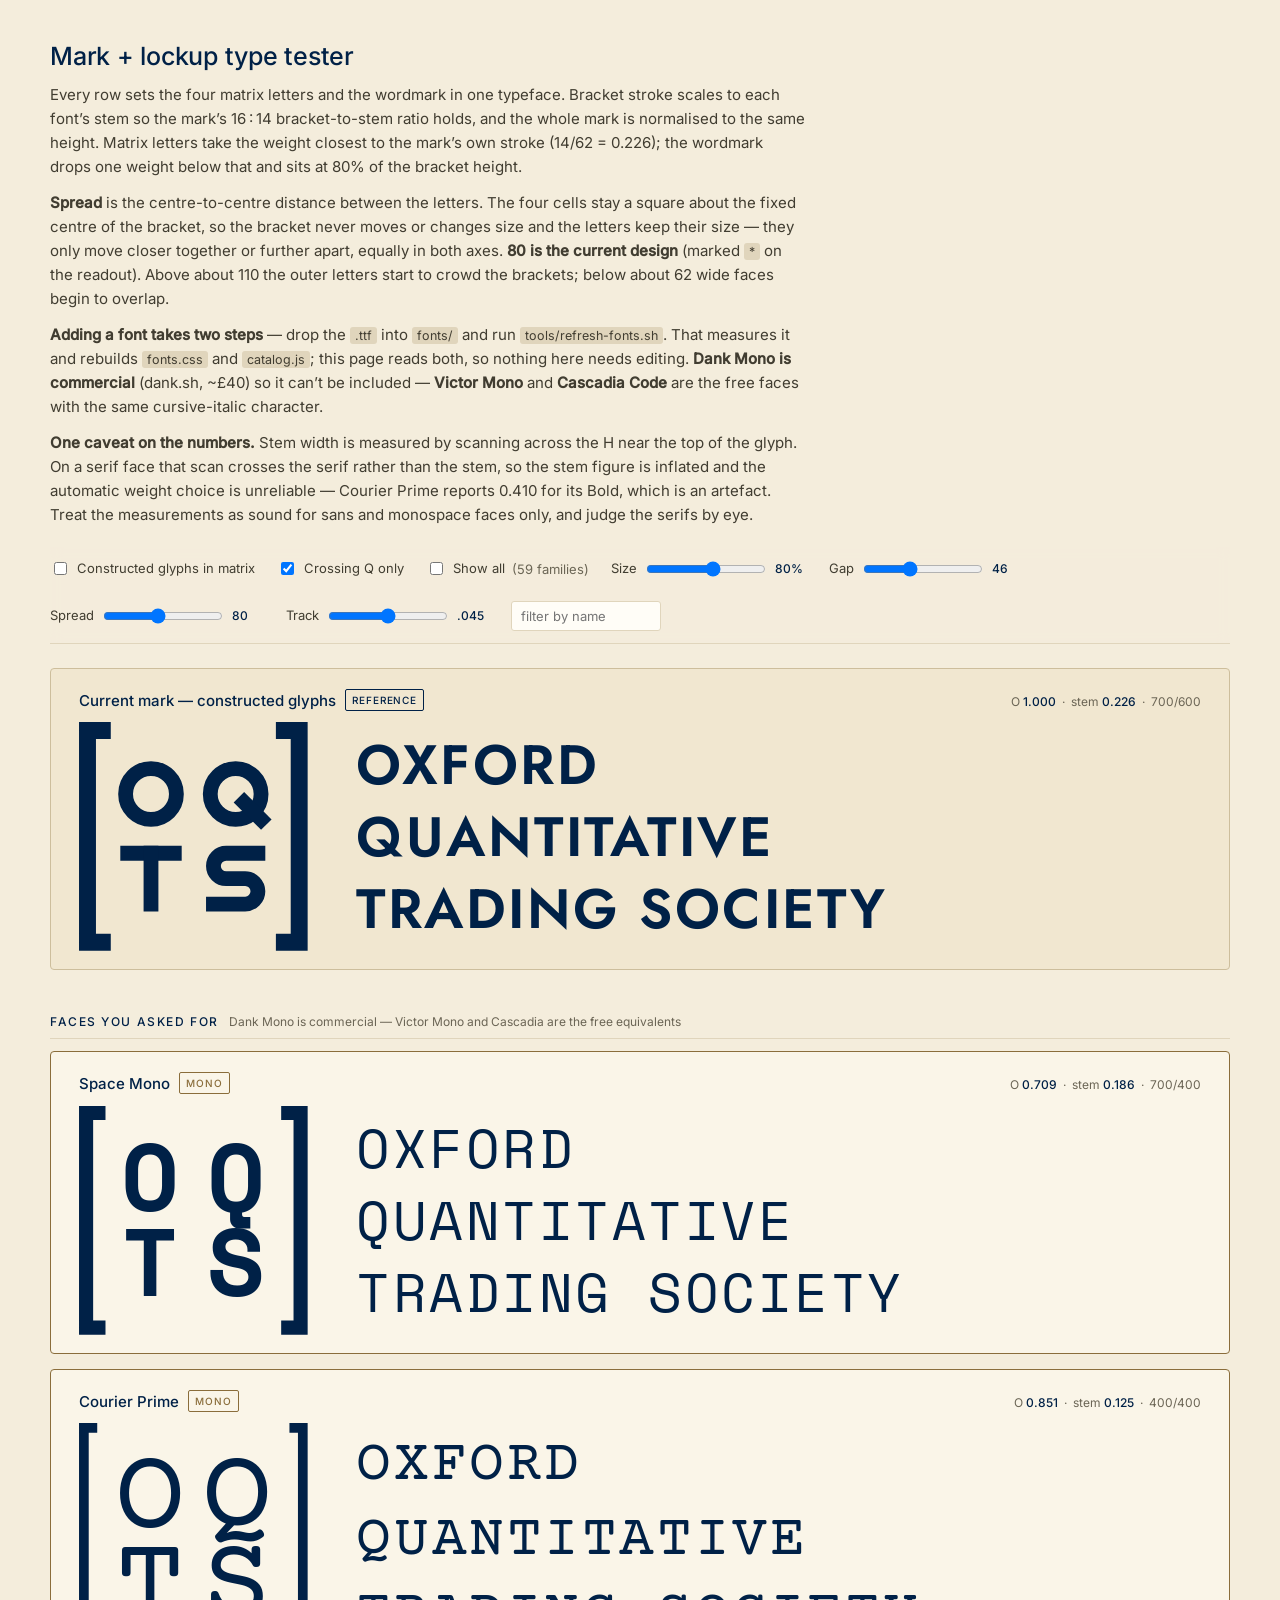
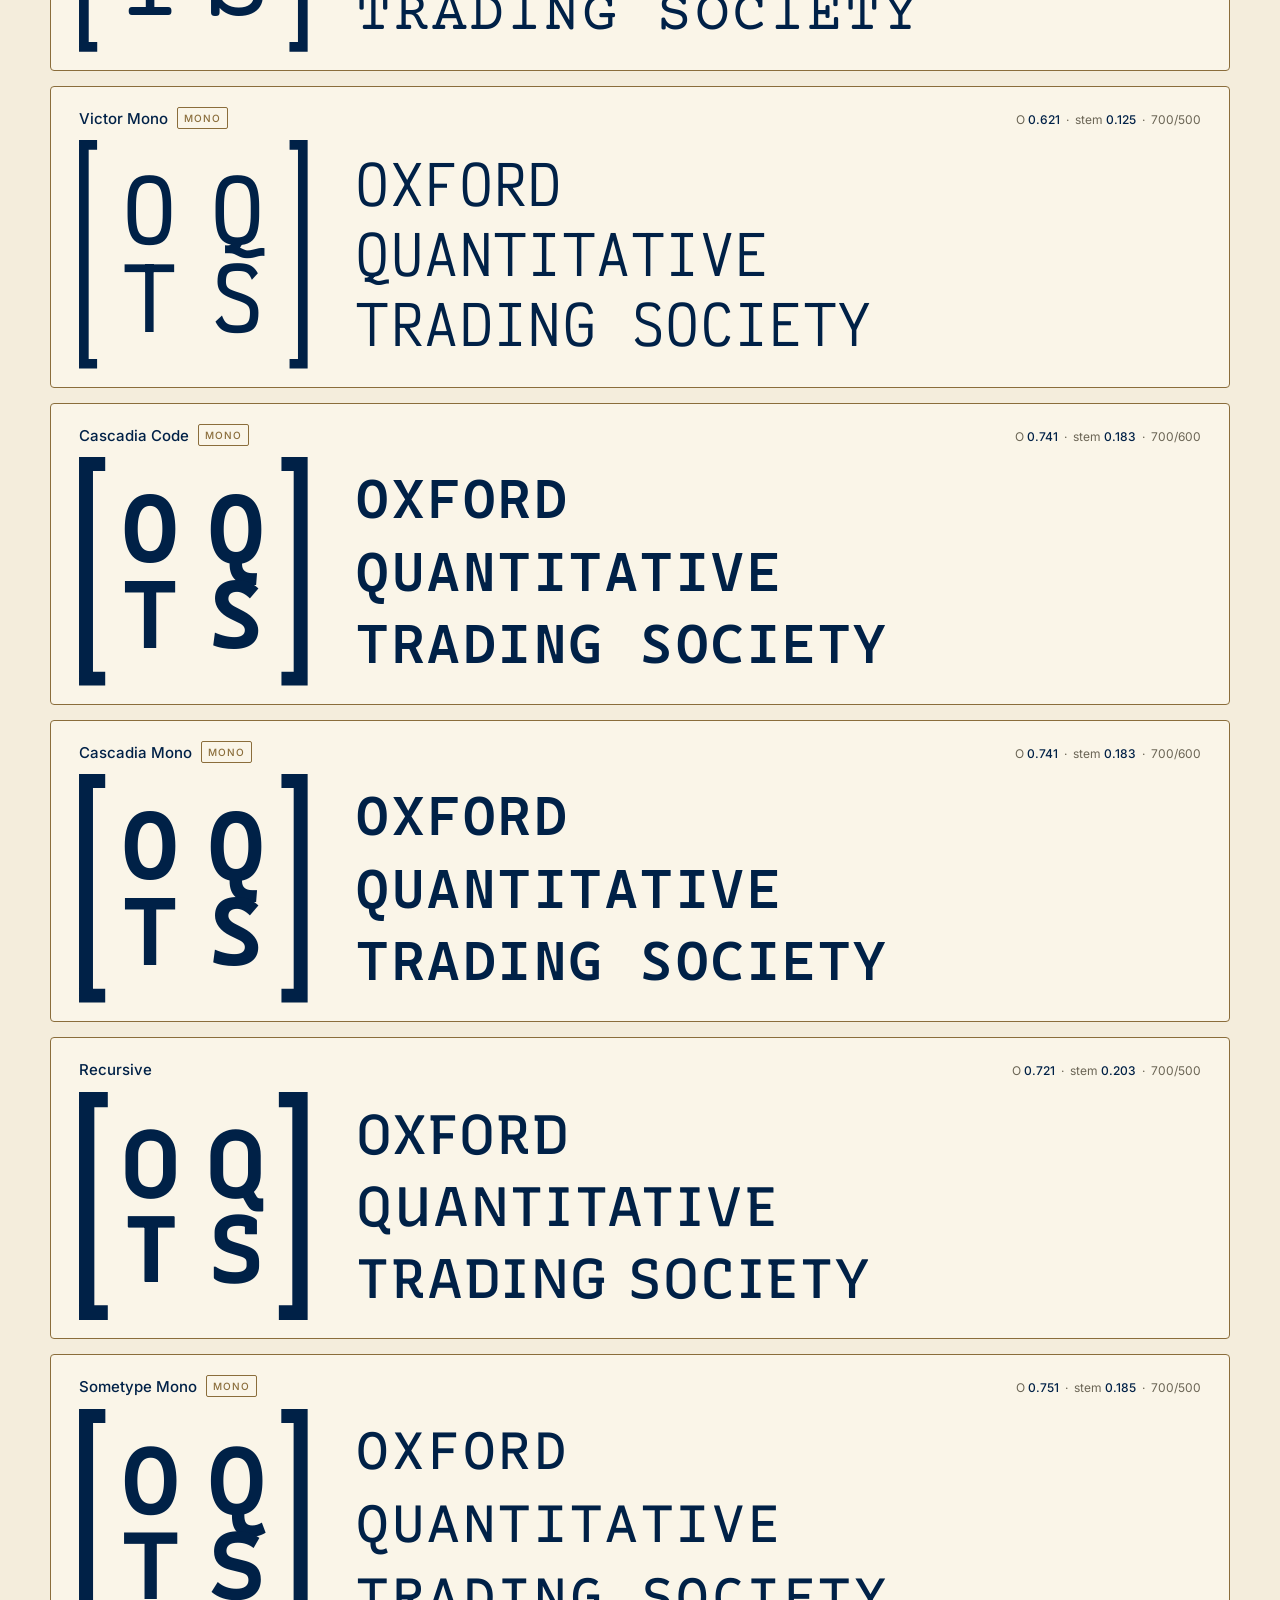
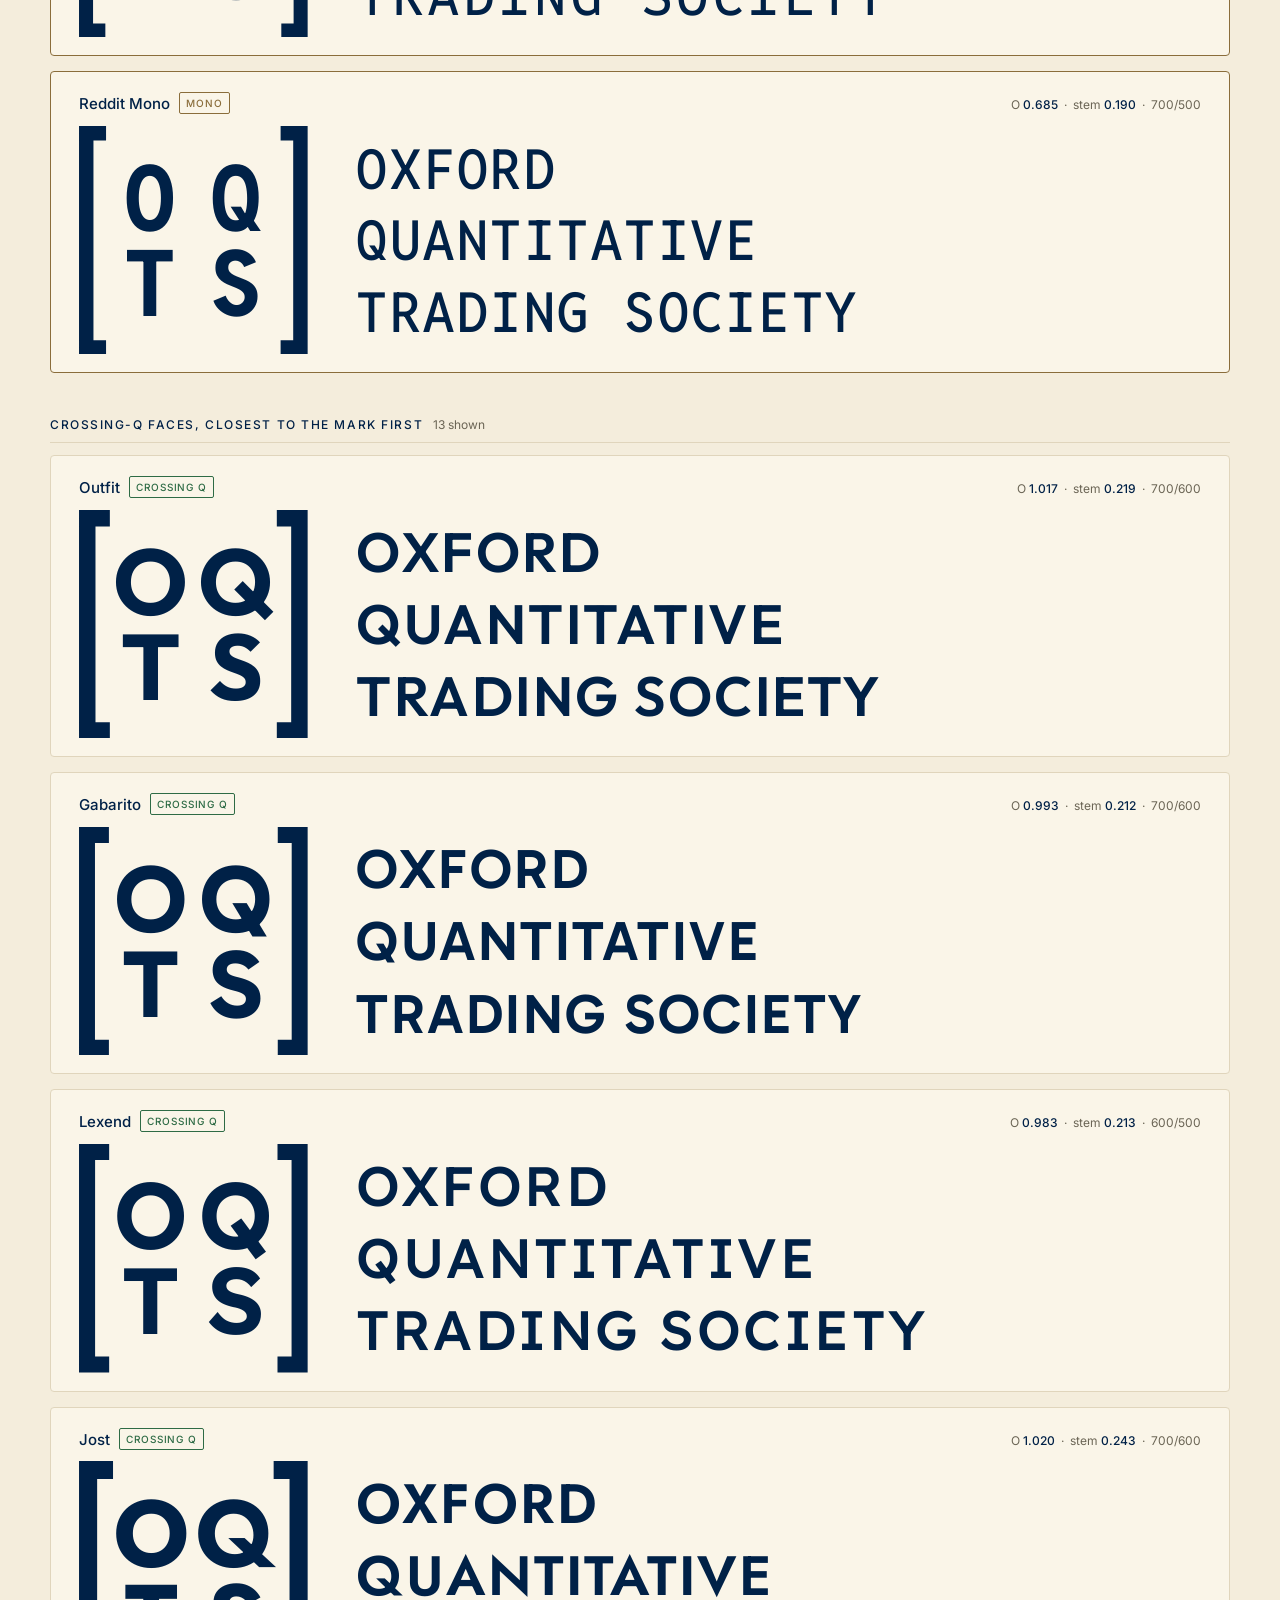
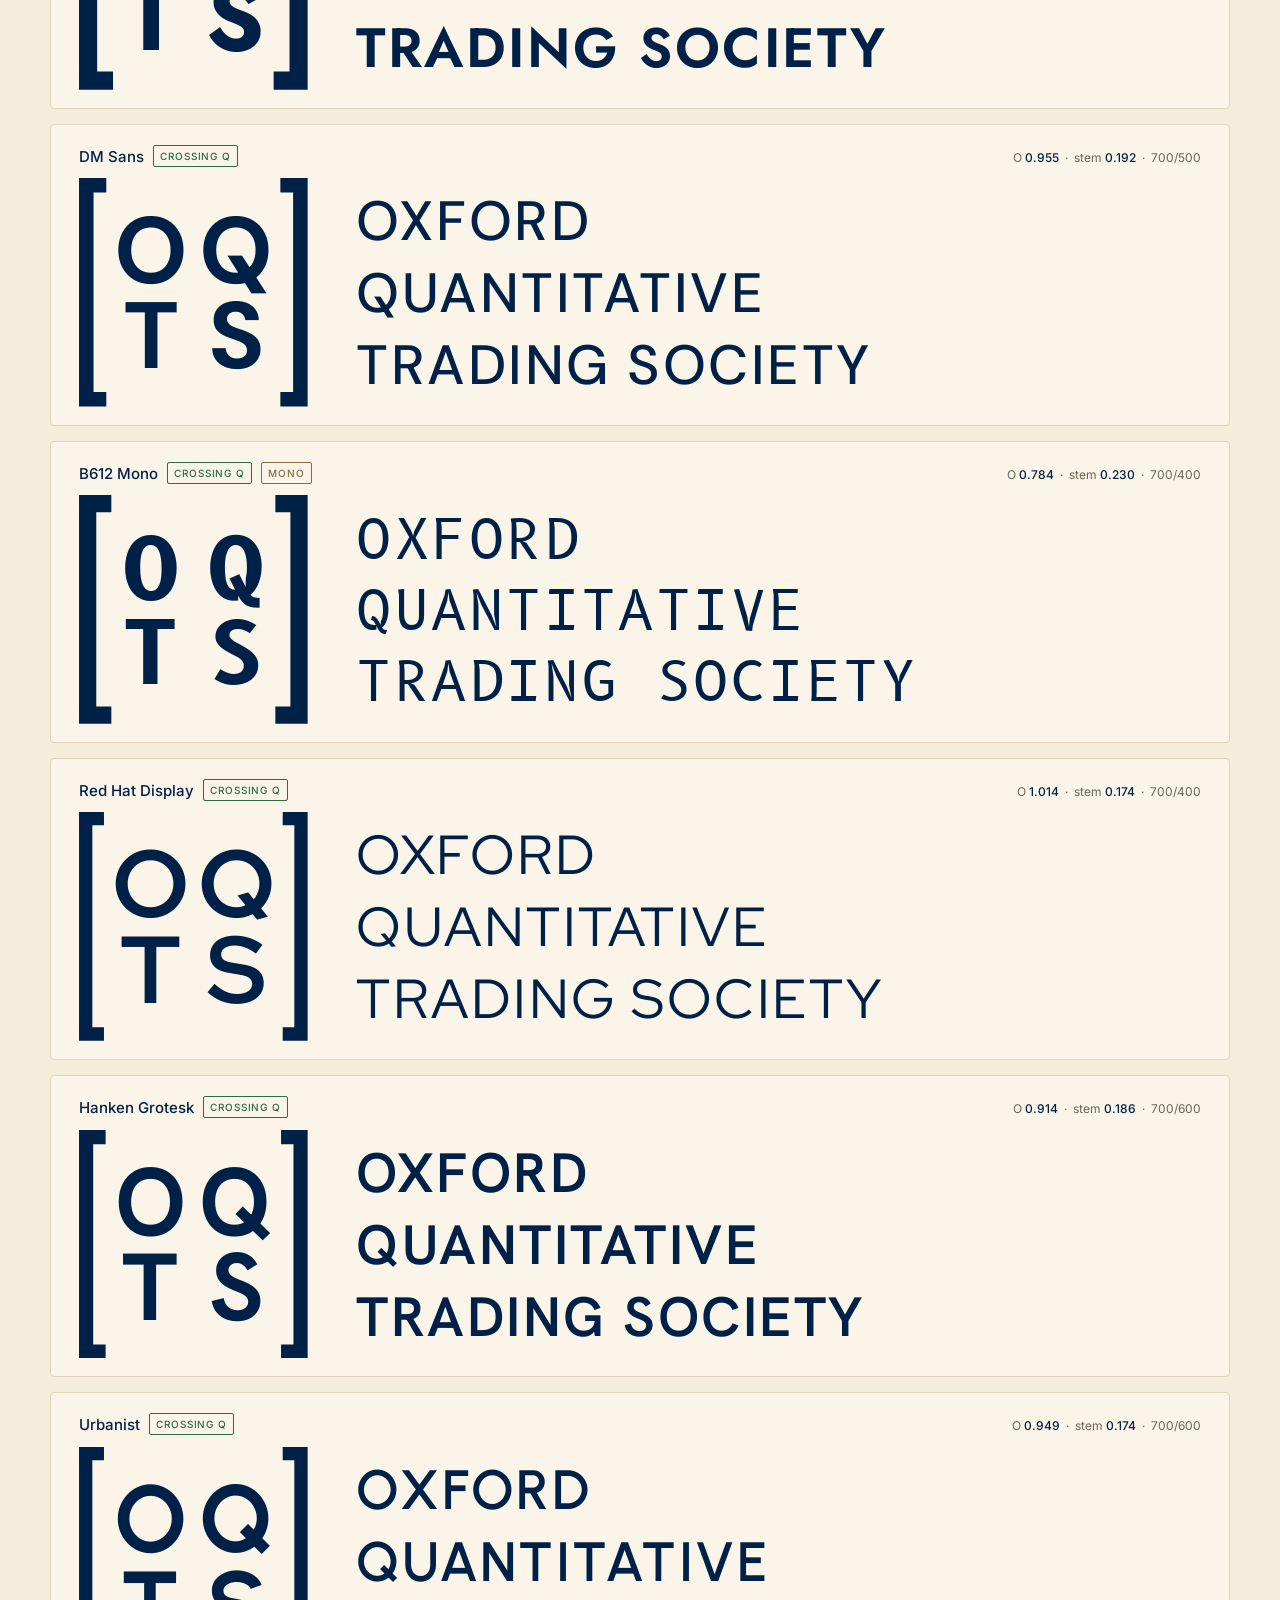
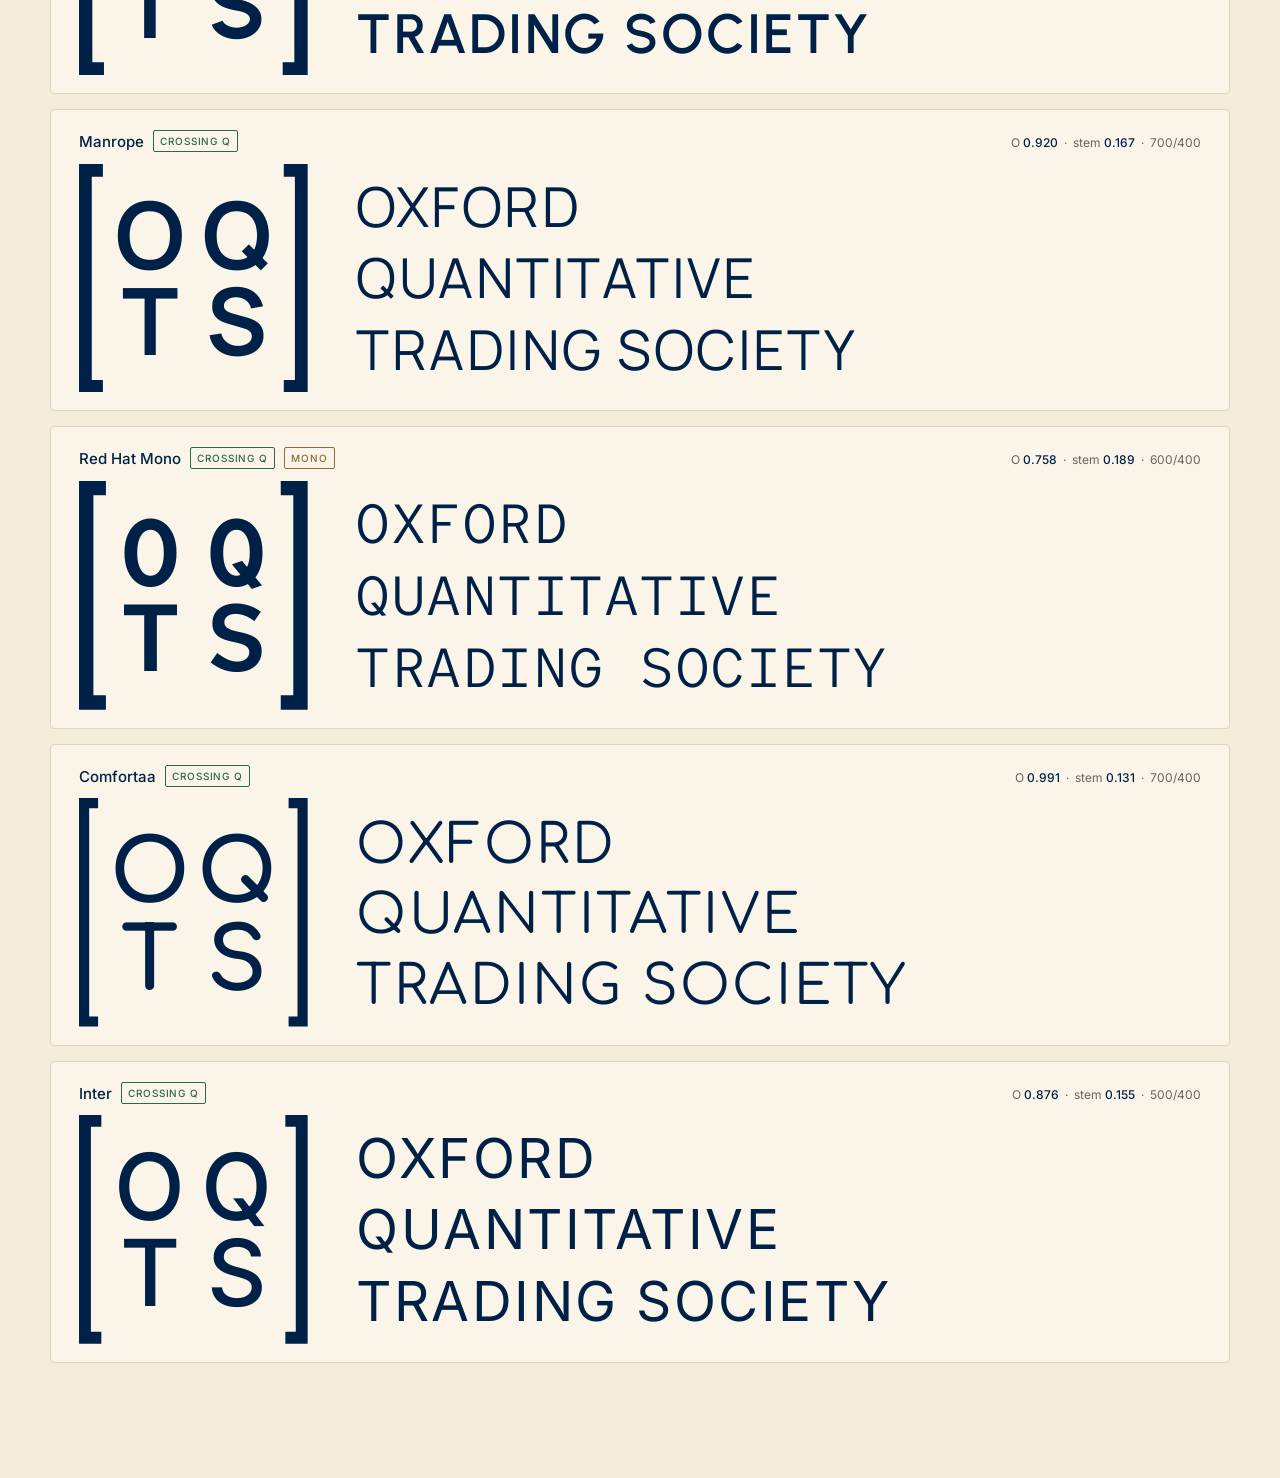
==== lab/index.html @ e6478d1f "Initial commit: OQTS brand system v1.0 Establishes design/ as the single editable source of truth fo" ====
<!doctype html>
<html lang="en">
<head>
<meta charset="utf-8">
<meta name="viewport" content="width=device-width, initial-scale=1">
<title>OQTS — mark + lockup type tester</title>
<link rel="stylesheet" href="fonts/fonts.css">
<style>
  :root{ --navy:#002147; --paper:#F4EDDC; --chalk:#E0D5BC; --mute:#6b6555; }
  *{box-sizing:border-box}
  body{background:var(--paper);color:#2b2820;margin:0;padding:40px 40px 100px;
       font:400 15px/1.6 'Inter',system-ui,sans-serif}
  .wrap{max-width:1180px;margin:0 auto}
  h1{font:500 25px/1.3 'Inter',sans-serif;color:var(--navy);margin:0 0 10px;letter-spacing:-.01em}
  p{max-width:84ch;color:#413d31;margin:0 0 12px}
  .bar{position:sticky;top:0;z-index:5;background:rgba(244,237,220,.95);backdrop-filter:blur(6px);
       border-bottom:1px solid var(--chalk);padding:12px 0;margin:20px 0 24px;
       display:flex;gap:22px;align-items:center;flex-wrap:wrap}
  .bar label{font:400 13px/1 'Inter',sans-serif;color:#413d31;display:flex;align-items:center;gap:7px;cursor:pointer}
  .bar input[type=range]{width:120px}
  .bar input[type=search]{font:400 13px 'Inter',sans-serif;padding:6px 9px;border:1px solid var(--chalk);
       border-radius:3px;background:#fffdf7;width:150px}
  .val{font:500 12px 'Inter',sans-serif;color:var(--navy);min-width:32px;display:inline-block}
  .row{background:#faf5e8;border:1px solid var(--chalk);border-radius:4px;
       padding:22px 28px 18px;margin:0 0 15px}
  .row.ref{background:#f1e7d0;border-color:#cdbe9c}
  .row.req{border-color:#8a6d3b}
  .hd{display:flex;justify-content:space-between;align-items:baseline;gap:16px;
      margin-bottom:12px;flex-wrap:wrap}
  .nm{font:500 15px/1.3 'Inter',sans-serif;color:var(--navy)}
  .nm .flag{font:500 10px/1 'Inter',sans-serif;letter-spacing:.09em;text-transform:uppercase;
            border:1px solid var(--navy);border-radius:2px;padding:4px 6px;margin-left:9px;vertical-align:2px}
  .nm .flag.q{border-color:#2e6b45;color:#2e6b45}
  .nm .flag.m{border-color:#8a6d3b;color:#8a6d3b}
  .mx{font:400 12px/1.3 'Inter',sans-serif;color:var(--mute);white-space:nowrap}
  .mx b{color:var(--navy);font-weight:500}
  svg.lock{display:block;width:100%;height:auto}
  .sec{font:500 12px/1.4 'Inter',sans-serif;letter-spacing:.13em;text-transform:uppercase;
       color:var(--navy);margin:44px 0 12px;padding-bottom:8px;border-bottom:1px solid var(--chalk)}
  .sec span{text-transform:none;letter-spacing:0;color:var(--mute);font-weight:400;margin-left:10px}
  code{font:400 12.5px 'Inter',monospace;background:var(--chalk);padding:1px 5px;border-radius:3px}
  .count{font:400 13px 'Inter',sans-serif;color:var(--mute)}
</style>
</head>
<body>
<div class="wrap">

<h1>Mark + lockup type tester</h1>
<p>Every row sets the four matrix letters and the wordmark in one typeface. Bracket stroke scales to each
font’s stem so the mark’s 16&#8239;:&#8239;14 bracket-to-stem ratio holds, and the whole mark is normalised to the
same height. Matrix letters take the weight closest to the mark’s own stroke (14/62 = 0.226); the wordmark
drops one weight below that and sits at 80% of the bracket height.</p>
<p><b>Spread</b> is the centre-to-centre distance between the letters. The four cells stay a square about
the fixed centre of the bracket, so the bracket never moves or changes size and the letters keep their
size — they only move closer together or further apart, equally in both axes. <b>80 is the current
design</b> (marked <code>*</code> on the readout). Above about 110 the outer letters start to crowd the
brackets; below about 62 wide faces begin to overlap.</p>
<p><b>Adding a font takes two steps</b> — drop the <code>.ttf</code> into <code>fonts/</code> and run
<code>tools/refresh-fonts.sh</code>. That measures it and rebuilds <code>fonts.css</code> and
<code>catalog.js</code>; this page reads both, so nothing here needs editing.
<b>Dank Mono is commercial</b> (dank.sh, ~£40) so it can’t be included — <b>Victor Mono</b> and
<b>Cascadia Code</b> are the free faces with the same cursive-italic character.</p>
<p><b>One caveat on the numbers.</b> Stem width is measured by scanning across the H near the top of the
glyph. On a serif face that scan crosses the serif rather than the stem, so the stem figure is inflated and
the automatic weight choice is unreliable — Courier Prime reports 0.410 for its Bold, which is an artefact.
Treat the measurements as sound for sans and monospace faces only, and judge the serifs by eye.</p>

<div class="bar">
  <label><input type="checkbox" id="constructed"> Constructed glyphs in matrix</label>
  <label><input type="checkbox" id="crossq" checked> Crossing Q only</label>
  <label><input type="checkbox" id="showall"> Show all <span class="count" id="allcount"></span></label>
  <label>Size <input type="range" id="fill" min="60" max="95" value="80"><span class="val" id="fillv">80%</span></label>
  <label>Gap <input type="range" id="gap" min="20" max="90" value="46"><span class="val" id="gapv">46</span></label>
  <label>Spread <input type="range" id="spread" min="50" max="116" value="80"><span class="val" id="spreadv">80</span></label>
  <label>Track <input type="range" id="track" min="0" max="90" value="45"><span class="val" id="trackv">.045</span></label>
  <label><input type="search" id="q" placeholder="filter by name"></label>
</div>

<div id="rows"></div>
</div>

<script src="fonts/catalog.js"></script>
<script>
const H = 216, LH = 1.30;
const LINES = ['OXFORD','QUANTITATIVE','TRADING SOCIETY'];
const CAP_U = 62, STEM_U = 14, BR = 16/14;
const CENTRE = 140;                 // centre of the bracket: (40+240)/2
const SPREAD_DEFAULT = 80;          // original centre-to-centre distance
const REQUESTED = ['Space Mono','Courier Prime','Victor Mono','Cascadia Code','Cascadia Mono',
                   'Recursive','Sometype Mono','Reddit Mono'];

// The constructed glyphs, drawn relative to a cell centre so they can be moved
// by the spread control. Proportions are the rev-2 optically corrected ones:
// O/Q bowl r24, T bar 44 wide, S half-width 21, Q tail (c+8,c+8)->(c+24,c+24).
function constructedGlyph(ch, cx, cy){
  switch (ch){
    case 'O': return `<circle cx="${cx}" cy="${cy}" r="24"/>`;
    case 'Q': return `<circle cx="${cx}" cy="${cy}" r="24"/>` +
                     `<line x1="${cx+8}" y1="${cy+8}" x2="${cx+24}" y2="${cy+24}"/>`;
    case 'T': return `<line x1="${cx-22}" y1="${cy-24}" x2="${cx+22}" y2="${cy-24}"/>` +
                     `<line x1="${cx}" y1="${cy-24}" x2="${cx}" y2="${cy+24}"/>`;
    case 'S': return `<path d="M ${cx+21} ${cy-24} H ${cx-9} A 12 12 0 0 0 ${cx-9} ${cy} ` +
                     `H ${cx+9} A 12 12 0 0 1 ${cx+9} ${cy+24} H ${cx-21}"/>`;
  }
  return '';
}

function matrix(f, useConstructed, spread){
  const stem = useConstructed ? STEM_U : f.stem * CAP_U;
  const w = stem * BR, tick = 22*(w/16), edge = 40 - w/2, k = H/(200+w);
  const brackets = `<g stroke="#002147" fill="none" stroke-width="${w.toFixed(2)}">
      <path d="M ${(40+tick).toFixed(1)} 40 L 40 40 L 40 240 L ${(40+tick).toFixed(1)} 240"/>
      <path d="M ${(240-tick).toFixed(1)} 40 L 240 40 L 240 240 L ${(240-tick).toFixed(1)} 240"/></g>`;

  // spread is the centre-to-centre distance; the four cells stay a square about
  // the fixed centre of the bracket, so the bracket never moves or resizes.
  const d = spread / 2;
  const cells = [['O', CENTRE-d, CENTRE-d], ['Q', CENTRE+d, CENTRE-d],
                 ['T', CENTRE-d, CENTRE+d], ['S', CENTRE+d, CENTRE+d]];

  const glyphs = useConstructed
    ? `<g stroke="#002147" fill="none" stroke-width="14" stroke-linecap="square">` +
      cells.map(([ch,cx,cy]) => constructedGlyph(ch, cx, cy)).join('') + `</g>`
    : cells.map(([ch,cx,cy]) =>
        `<text x="${cx}" y="${cy + CAP_U/2}" text-anchor="middle" font-family="${f.family}"
           font-weight="${f.markW}" font-size="${(CAP_U/f.cap).toFixed(2)}" fill="#002147">${ch}</text>`).join('');

  return `<g transform="scale(${k.toFixed(5)}) translate(${(-edge).toFixed(2)},${(-edge).toFixed(2)})">
            ${brackets}${glyphs}</g>`;
}

function lockup(f, o){
  const fs = (H*o.fill)/(2*LH + f.textCap), L = LH*fs, cap = f.textCap*fs;
  const y0 = H/2 - (2*L - cap)/2, x = H + o.gap;
  const text = LINES.map((t,i) =>
    `<text x="${x}" y="${(y0+i*L).toFixed(2)}" font-family="${f.family}" font-weight="${f.textW}"
       font-size="${fs.toFixed(2)}" letter-spacing="${(o.track*fs).toFixed(2)}"
       fill="#002147" xml:space="preserve">${t}</text>`).join('');
  return `<svg class="lock" viewBox="0 0 1060 ${H}">${matrix(f,o.constructed,o.spread)}${text}</svg>`;
}

const REF = {family:'Jost', markW:700, textW:600, cap:0.70, textCap:0.70,
             o:1.000, stem:14/62, crossQ:true, name:'Current mark — constructed glyphs'};

const host = document.getElementById('rows');
const $ = id => document.getElementById(id);

function opts(){
  return {constructed: $('constructed').checked, fill: +$('fill').value/100,
          gap: +$('gap').value, track: +$('track').value/1000,
          spread: +$('spread').value};
}

function rowEl(f, o, cls, flags){
  const d = document.createElement('div');
  d.className = 'row ' + (cls||'');
  const tags = (flags||[]).map(t => `<span class="flag ${t.k||''}">${t.t}</span>`).join('');
  d.innerHTML = `<div class="hd">
      <div class="nm">${f.name || f.family}${tags}</div>
      <div class="mx">O <b>${f.o.toFixed(3)}</b> &nbsp;·&nbsp; stem <b>${f.stem.toFixed(3)}</b>
        &nbsp;·&nbsp; ${f.markW}/${f.textW}</div>
    </div>${lockup(f, o)}`;
  return d;
}

function section(title, note){
  const h = document.createElement('div');
  h.className = 'sec';
  h.innerHTML = title + (note ? `<span>${note}</span>` : '');
  return h;
}

function draw(){
  const o = opts(), all = window.OQTS_FONTS || [];
  const term = $('q').value.trim().toLowerCase();
  const match = f => !term || f.family.toLowerCase().includes(term);
  host.innerHTML = '';

  host.appendChild(rowEl(REF, {...o, constructed:true}, 'ref', [{t:'Reference'}]));

  const req = REQUESTED.map(n => all.find(f => f.family === n)).filter(Boolean).filter(match);
  if (req.length){
    host.appendChild(section('Faces you asked for', 'Dank Mono is commercial — Victor Mono and Cascadia are the free equivalents'));
    for (const f of req)
      host.appendChild(rowEl(f, o, 'req',
        [f.crossQ ? {t:'Crossing Q', k:'q'} : null, f.mono ? {t:'Mono', k:'m'} : null].filter(Boolean)));
  }

  const rest = all.filter(f => !REQUESTED.includes(f.family)).filter(match)
                  .filter(f => $('showall').checked || !$('crossq').checked || f.crossQ);
  if (rest.length){
    host.appendChild(section($('crossq').checked && !$('showall').checked
      ? 'Crossing-Q faces, closest to the mark first' : 'All faces, closest to the mark first',
      `${rest.length} shown`));
    for (const f of rest)
      host.appendChild(rowEl(f, o, '',
        [f.crossQ ? {t:'Crossing Q', k:'q'} : null, f.mono ? {t:'Mono', k:'m'} : null].filter(Boolean)));
  }
}

for (const id of ['constructed','crossq','showall','fill','gap','track','spread','q']){
  $(id).addEventListener('input', () => {
    $('fillv').textContent   = $('fill').value + '%';
    $('gapv').textContent    = $('gap').value;
    $('trackv').textContent  = '.' + String($('track').value).padStart(3,'0');
    const sp = +$('spread').value;
    $('spreadv').textContent = sp + (sp === SPREAD_DEFAULT ? '*' : '');
    draw();
  });
}
$('allcount').textContent = `(${(window.OQTS_FONTS||[]).length} families)`;
draw();
document.fonts.ready.then(draw);
</script>
</body>
</html>
---- lab/fonts/fonts.css ----
/* generated by tools/build-catalog.py - do not edit by hand */
@font-face{font-family:'Anonymous Pro';src:url('anonymouspro-0.ttf');font-weight:400;font-display:block}
@font-face{font-family:'Anonymous Pro';src:url('anonymouspro-1.ttf');font-weight:700;font-display:block}
@font-face{font-family:'Archivo';src:url('archivo-1.ttf');font-weight:400;font-display:block}
@font-face{font-family:'Archivo';src:url('archivo-0.ttf');font-weight:700;font-display:block}
@font-face{font-family:'Azeret Mono';src:url('azeretmono-0.ttf');font-weight:400;font-display:block}
@font-face{font-family:'Azeret Mono';src:url('azeretmono-1.ttf');font-weight:500;font-display:block}
@font-face{font-family:'B612 Mono';src:url('b612mono-1.ttf');font-weight:400;font-display:block}
@font-face{font-family:'B612 Mono';src:url('b612mono-0.ttf');font-weight:700;font-display:block}
@font-face{font-family:'Bricolage Grotesque';src:url('bricolagegrotesque-2.ttf');font-weight:400;font-display:block}
@font-face{font-family:'Bricolage Grotesque';src:url('bricolagegrotesque-0.ttf');font-weight:600;font-display:block}
@font-face{font-family:'Bricolage Grotesque';src:url('bricolagegrotesque-1.ttf');font-weight:700;font-display:block}
@font-face{font-family:'Cascadia Code';src:url('casc-CascadiaCode-Regular.ttf');font-weight:400;font-display:block}
@font-face{font-family:'Cascadia Code';src:url('casc-CascadiaCode-SemiBold.ttf');font-weight:600;font-display:block}
@font-face{font-family:'Cascadia Code';src:url('casc-CascadiaCode-Bold.ttf');font-weight:700;font-display:block}
@font-face{font-family:'Cascadia Mono';src:url('casc-CascadiaMono-Regular.ttf');font-weight:400;font-display:block}
@font-face{font-family:'Cascadia Mono';src:url('casc-CascadiaMono-SemiBold.ttf');font-weight:600;font-display:block}
@font-face{font-family:'Cascadia Mono';src:url('casc-CascadiaMono-Bold.ttf');font-weight:700;font-display:block}
@font-face{font-family:'Chivo Mono';src:url('chivomono-1.ttf');font-weight:400;font-display:block}
@font-face{font-family:'Chivo Mono';src:url('chivomono-0.ttf');font-weight:600;font-display:block}
@font-face{font-family:'Comfortaa';src:url('comfortaa-0.ttf');font-weight:400;font-display:block}
@font-face{font-family:'Comfortaa';src:url('comfortaa-1.ttf');font-weight:700;font-display:block}
@font-face{font-family:'Courier Prime';src:url('courierprime-0.ttf');font-weight:400;font-display:block}
@font-face{font-family:'Courier Prime';src:url('courierprime-1.ttf');font-weight:700;font-display:block}
@font-face{font-family:'Cutive Mono';src:url('cutivemono-0.ttf');font-weight:400;font-display:block}
@font-face{font-family:'DM Mono';src:url('dmmono-1.ttf');font-weight:400;font-display:block}
@font-face{font-family:'DM Mono';src:url('dmmono-0.ttf');font-weight:500;font-display:block}
@font-face{font-family:'DM Sans';src:url('dmsans-1.ttf');font-weight:400;font-display:block}
@font-face{font-family:'DM Sans';src:url('dmsans-0.ttf');font-weight:500;font-display:block}
@font-face{font-family:'DM Sans';src:url('dmsans-2.ttf');font-weight:700;font-display:block}
@font-face{font-family:'Didact Gothic';src:url('didactgothic-0.ttf');font-weight:400;font-display:block}
@font-face{font-family:'EB Garamond';src:url('ebgaramond-1.ttf');font-weight:400;font-display:block}
@font-face{font-family:'EB Garamond';src:url('ebgaramond-0.ttf');font-weight:500;font-display:block}
@font-face{font-family:'EB Garamond';src:url('ebgaramond-2.ttf');font-weight:600;font-display:block}
@font-face{font-family:'Familjen Grotesk';src:url('familjengrotesk-2.ttf');font-weight:400;font-display:block}
@font-face{font-family:'Familjen Grotesk';src:url('familjengrotesk-1.ttf');font-weight:600;font-display:block}
@font-face{font-family:'Familjen Grotesk';src:url('familjengrotesk-0.ttf');font-weight:700;font-display:block}
@font-face{font-family:'Fira Mono';src:url('firamono-2.ttf');font-weight:400;font-display:block}
@font-face{font-family:'Fira Mono';src:url('firamono-0.ttf');font-weight:500;font-display:block}
@font-face{font-family:'Fira Mono';src:url('firamono-1.ttf');font-weight:700;font-display:block}
@font-face{font-family:'Gabarito';src:url('gabarito-0.ttf');font-weight:400;font-display:block}
@font-face{font-family:'Gabarito';src:url('gabarito-2.ttf');font-weight:600;font-display:block}
@font-face{font-family:'Gabarito';src:url('gabarito-1.ttf');font-weight:700;font-display:block}
@font-face{font-family:'Geist Mono';src:url('geistmono-0.ttf');font-weight:400;font-display:block}
@font-face{font-family:'Geist Mono';src:url('geistmono-1.ttf');font-weight:500;font-display:block}
@font-face{font-family:'Hanken Grotesk';src:url('hankengrotesk-1.ttf');font-weight:400;font-display:block}
@font-face{font-family:'Hanken Grotesk';src:url('hankengrotesk-0.ttf');font-weight:600;font-display:block}
@font-face{font-family:'Hanken Grotesk';src:url('hankengrotesk-2.ttf');font-weight:700;font-display:block}
@font-face{font-family:'IBM Plex Mono';src:url('ibmplexmono-0.ttf');font-weight:400;font-display:block}
@font-face{font-family:'IBM Plex Mono';src:url('ibmplexmono-1.ttf');font-weight:500;font-display:block}
@font-face{font-family:'IBM Plex Mono';src:url('ibmplexmono-2.ttf');font-weight:600;font-display:block}
@font-face{font-family:'Inconsolata';src:url('inconsolata-1.ttf');font-weight:400;font-display:block}
@font-face{font-family:'Inconsolata';src:url('inconsolata-0.ttf');font-weight:600;font-display:block}
@font-face{font-family:'Instrument Sans';src:url('instrumentsans-3.ttf');font-weight:400;font-display:block}
@font-face{font-family:'Instrument Sans';src:url('instrumentsans-2.ttf');font-weight:500;font-display:block}
@font-face{font-family:'Instrument Sans';src:url('instrumentsans-0.ttf');font-weight:600;font-display:block}
@font-face{font-family:'Instrument Sans';src:url('instrumentsans-1.ttf');font-weight:700;font-display:block}
@font-face{font-family:'Inter';src:url('inter-1.ttf');font-weight:400;font-display:block}
@font-face{font-family:'Inter';src:url('inter-0.ttf');font-weight:500;font-display:block}
@font-face{font-family:'JetBrains Mono';src:url('jetbrainsmono-2.ttf');font-weight:400;font-display:block}
@font-face{font-family:'JetBrains Mono';src:url('jetbrainsmono-1.ttf');font-weight:500;font-display:block}
@font-face{font-family:'JetBrains Mono';src:url('jetbrainsmono-0.ttf');font-weight:700;font-display:block}
@font-face{font-family:'Josefin Sans';src:url('josefinsans-0.ttf');font-weight:400;font-display:block}
@font-face{font-family:'Josefin Sans';src:url('josefinsans-2.ttf');font-weight:600;font-display:block}
@font-face{font-family:'Josefin Sans';src:url('josefinsans-1.ttf');font-weight:700;font-display:block}
@font-face{font-family:'Jost';src:url('jost-2.ttf');font-weight:400;font-display:block}
@font-face{font-family:'Jost';src:url('jost-3.ttf');font-weight:500;font-display:block}
@font-face{font-family:'Jost';src:url('jost-0.ttf');font-weight:600;font-display:block}
@font-face{font-family:'Jost';src:url('jost-1.ttf');font-weight:700;font-display:block}
@font-face{font-family:'Kode Mono';src:url('kodemono-1.ttf');font-weight:400;font-display:block}
@font-face{font-family:'Kode Mono';src:url('kodemono-0.ttf');font-weight:600;font-display:block}
@font-face{font-family:'Latin Modern Mono';src:url('lmm-lmmono10-regular.otf');font-weight:400;font-display:block}
@font-face{font-family:'Latin Modern Mono';src:url('lmm-lmmonolt10-bold.otf');font-weight:700;font-display:block}
@font-face{font-family:'Latin Modern Mono Slanted';src:url('lmm-lmmonoslant10-regular.otf');font-weight:400;font-display:block}
@font-face{font-family:'Lexend';src:url('lexend-1.ttf');font-weight:400;font-display:block}
@font-face{font-family:'Lexend';src:url('lexend500.ttf');font-weight:500;font-display:block}
@font-face{font-family:'Lexend';src:url('lexend-0.ttf');font-weight:600;font-display:block}
@font-face{font-family:'Major Mono Display';src:url('majormono-0.ttf');font-weight:400;font-display:block}
@font-face{font-family:'Manrope';src:url('manrope-1.ttf');font-weight:400;font-display:block}
@font-face{font-family:'Manrope';src:url('manrope-0.ttf');font-weight:700;font-display:block}
@font-face{font-family:'Martian Mono';src:url('martianmono-0.ttf');font-weight:400;font-display:block}
@font-face{font-family:'Martian Mono';src:url('martianmono-1.ttf');font-weight:600;font-display:block}
@font-face{font-family:'Montserrat';src:url('montserrat-0.ttf');font-weight:400;font-display:block}
@font-face{font-family:'Montserrat';src:url('montserrat-1.ttf');font-weight:600;font-display:block}
@font-face{font-family:'Montserrat';src:url('montserrat-2.ttf');font-weight:700;font-display:block}
@font-face{font-family:'NovaMono';src:url('novamono-0.ttf');font-weight:400;font-display:block}
@font-face{font-family:'Onest';src:url('onest-0.ttf');font-weight:400;font-display:block}
@font-face{font-family:'Onest';src:url('onest-2.ttf');font-weight:600;font-display:block}
@font-face{font-family:'Onest';src:url('onest-1.ttf');font-weight:700;font-display:block}
@font-face{font-family:'Outfit';src:url('outfit-2.ttf');font-weight:400;font-display:block}
@font-face{font-family:'Outfit';src:url('outfit500.ttf');font-weight:500;font-display:block}
@font-face{font-family:'Outfit';src:url('outfit-1.ttf');font-weight:600;font-display:block}
@font-face{font-family:'Outfit';src:url('outfit-0.ttf');font-weight:700;font-display:block}
@font-face{font-family:'Overpass Mono';src:url('overpassmono-1.ttf');font-weight:400;font-display:block}
@font-face{font-family:'Overpass Mono';src:url('overpassmono-0.ttf');font-weight:600;font-display:block}
@font-face{font-family:'Poppins';src:url('poppins-3.ttf');font-weight:400;font-display:block}
@font-face{font-family:'Poppins';src:url('poppins-2.ttf');font-weight:500;font-display:block}
@font-face{font-family:'Poppins';src:url('poppins-1.ttf');font-weight:600;font-display:block}
@font-face{font-family:'Poppins';src:url('poppins-0.ttf');font-weight:700;font-display:block}
@font-face{font-family:'Public Sans';src:url('publicsans-1.ttf');font-weight:400;font-display:block}
@font-face{font-family:'Public Sans';src:url('publicsans-2.ttf');font-weight:600;font-display:block}
@font-face{font-family:'Public Sans';src:url('publicsans-0.ttf');font-weight:700;font-display:block}
@font-face{font-family:'Questrial';src:url('questrial-0.ttf');font-weight:400;font-display:block}
@font-face{font-family:'Recursive';src:url('recursive-1.ttf');font-weight:400;font-display:block}
@font-face{font-family:'Recursive';src:url('recursive-2.ttf');font-weight:500;font-display:block}
@font-face{font-family:'Recursive';src:url('recursive-0.ttf');font-weight:700;font-display:block}
@font-face{font-family:'Red Hat Display';src:url('redhatdisplay-0.ttf');font-weight:400;font-display:block}
@font-face{font-family:'Red Hat Display';src:url('redhatdisplay-1.ttf');font-weight:700;font-display:block}
@font-face{font-family:'Red Hat Mono';src:url('redhatmono-0.ttf');font-weight:400;font-display:block}
@font-face{font-family:'Red Hat Mono';src:url('redhatmono-1.ttf');font-weight:600;font-display:block}
@font-face{font-family:'Reddit Mono';src:url('redditmono-2.ttf');font-weight:400;font-display:block}
@font-face{font-family:'Reddit Mono';src:url('redditmono-0.ttf');font-weight:500;font-display:block}
@font-face{font-family:'Reddit Mono';src:url('redditmono-1.ttf');font-weight:700;font-display:block}
@font-face{font-family:'Roboto Mono';src:url('robotomono-0.ttf');font-weight:400;font-display:block}
@font-face{font-family:'Roboto Mono';src:url('robotomono-1.ttf');font-weight:500;font-display:block}
@font-face{font-family:'Roboto Mono';src:url('robotomono-2.ttf');font-weight:700;font-display:block}
@font-face{font-family:'Schibsted Grotesk';src:url('schibstedgrotesk-1.ttf');font-weight:400;font-display:block}
@font-face{font-family:'Schibsted Grotesk';src:url('schibstedgrotesk-0.ttf');font-weight:500;font-display:block}
@font-face{font-family:'Schibsted Grotesk';src:url('schibstedgrotesk-2.ttf');font-weight:700;font-display:block}
@font-face{font-family:'Share Tech Mono';src:url('sharetechmono-0.ttf');font-weight:400;font-display:block}
@font-face{font-family:'Sometype Mono';src:url('sometypemono-1.ttf');font-weight:400;font-display:block}
@font-face{font-family:'Sometype Mono';src:url('sometypemono-0.ttf');font-weight:500;font-display:block}
@font-face{font-family:'Sometype Mono';src:url('sometypemono-2.ttf');font-weight:700;font-display:block}
@font-face{font-family:'Sora';src:url('sora-0.ttf');font-weight:400;font-display:block}
@font-face{font-family:'Sora';src:url('sora-1.ttf');font-weight:600;font-display:block}
@font-face{font-family:'Source Code Pro';src:url('sourcecodepro-1.ttf');font-weight:400;font-display:block}
@font-face{font-family:'Source Code Pro';src:url('sourcecodepro-0.ttf');font-weight:600;font-display:block}
@font-face{font-family:'Space Grotesk';src:url('spacegrotesk-2.ttf');font-weight:400;font-display:block}
@font-face{font-family:'Space Grotesk';src:url('spacegrotesk-1.ttf');font-weight:500;font-display:block}
@font-face{font-family:'Space Grotesk';src:url('spacegrotesk-0.ttf');font-weight:700;font-display:block}
@font-face{font-family:'Space Mono';src:url('spacemono-1.ttf');font-weight:400;font-display:block}
@font-face{font-family:'Space Mono';src:url('spacemono-0.ttf');font-weight:700;font-display:block}
@font-face{font-family:'Spectral';src:url('spectral-1.ttf');font-weight:300;font-display:block}
@font-face{font-family:'Spectral';src:url('spectral-0.ttf');font-weight:400;font-display:block}
@font-face{font-family:'Spectral';src:url('spectral-2.ttf');font-weight:600;font-display:block}
@font-face{font-family:'Spline Sans Mono';src:url('splinesansmono-0.ttf');font-weight:400;font-display:block}
@font-face{font-family:'Spline Sans Mono';src:url('splinesansmono-1.ttf');font-weight:600;font-display:block}
@font-face{font-family:'Urbanist';src:url('urbanist-2.ttf');font-weight:400;font-display:block}
@font-face{font-family:'Urbanist';src:url('urbanist500.ttf');font-weight:500;font-display:block}
@font-face{font-family:'Urbanist';src:url('urbanist-0.ttf');font-weight:600;font-display:block}
@font-face{font-family:'Urbanist';src:url('urbanist-1.ttf');font-weight:700;font-display:block}
@font-face{font-family:'VT323';src:url('vt323-0.ttf');font-weight:400;font-display:block}
@font-face{font-family:'Victor Mono';src:url('victormono-2.ttf');font-weight:400;font-display:block}
@font-face{font-family:'Victor Mono';src:url('victormono-1.ttf');font-weight:500;font-display:block}
@font-face{font-family:'Victor Mono';src:url('victormono-0.ttf');font-weight:700;font-display:block}
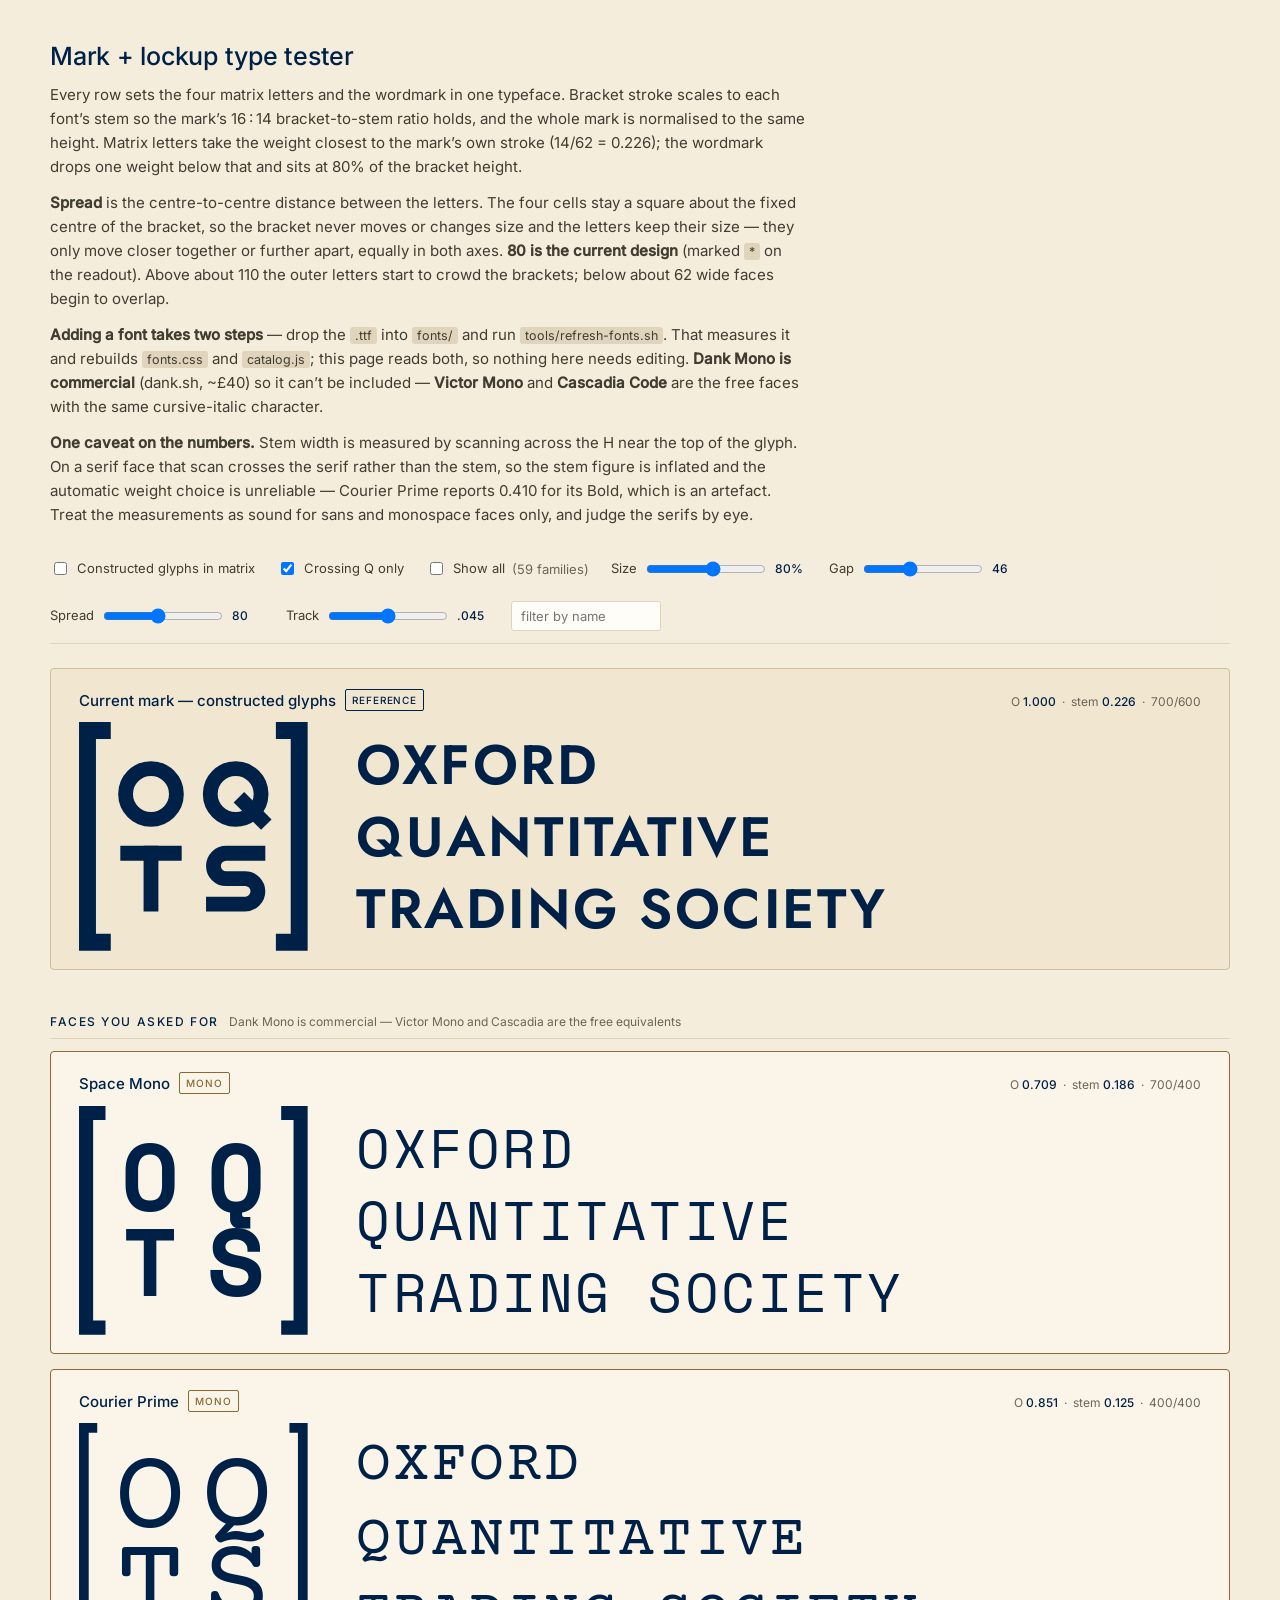
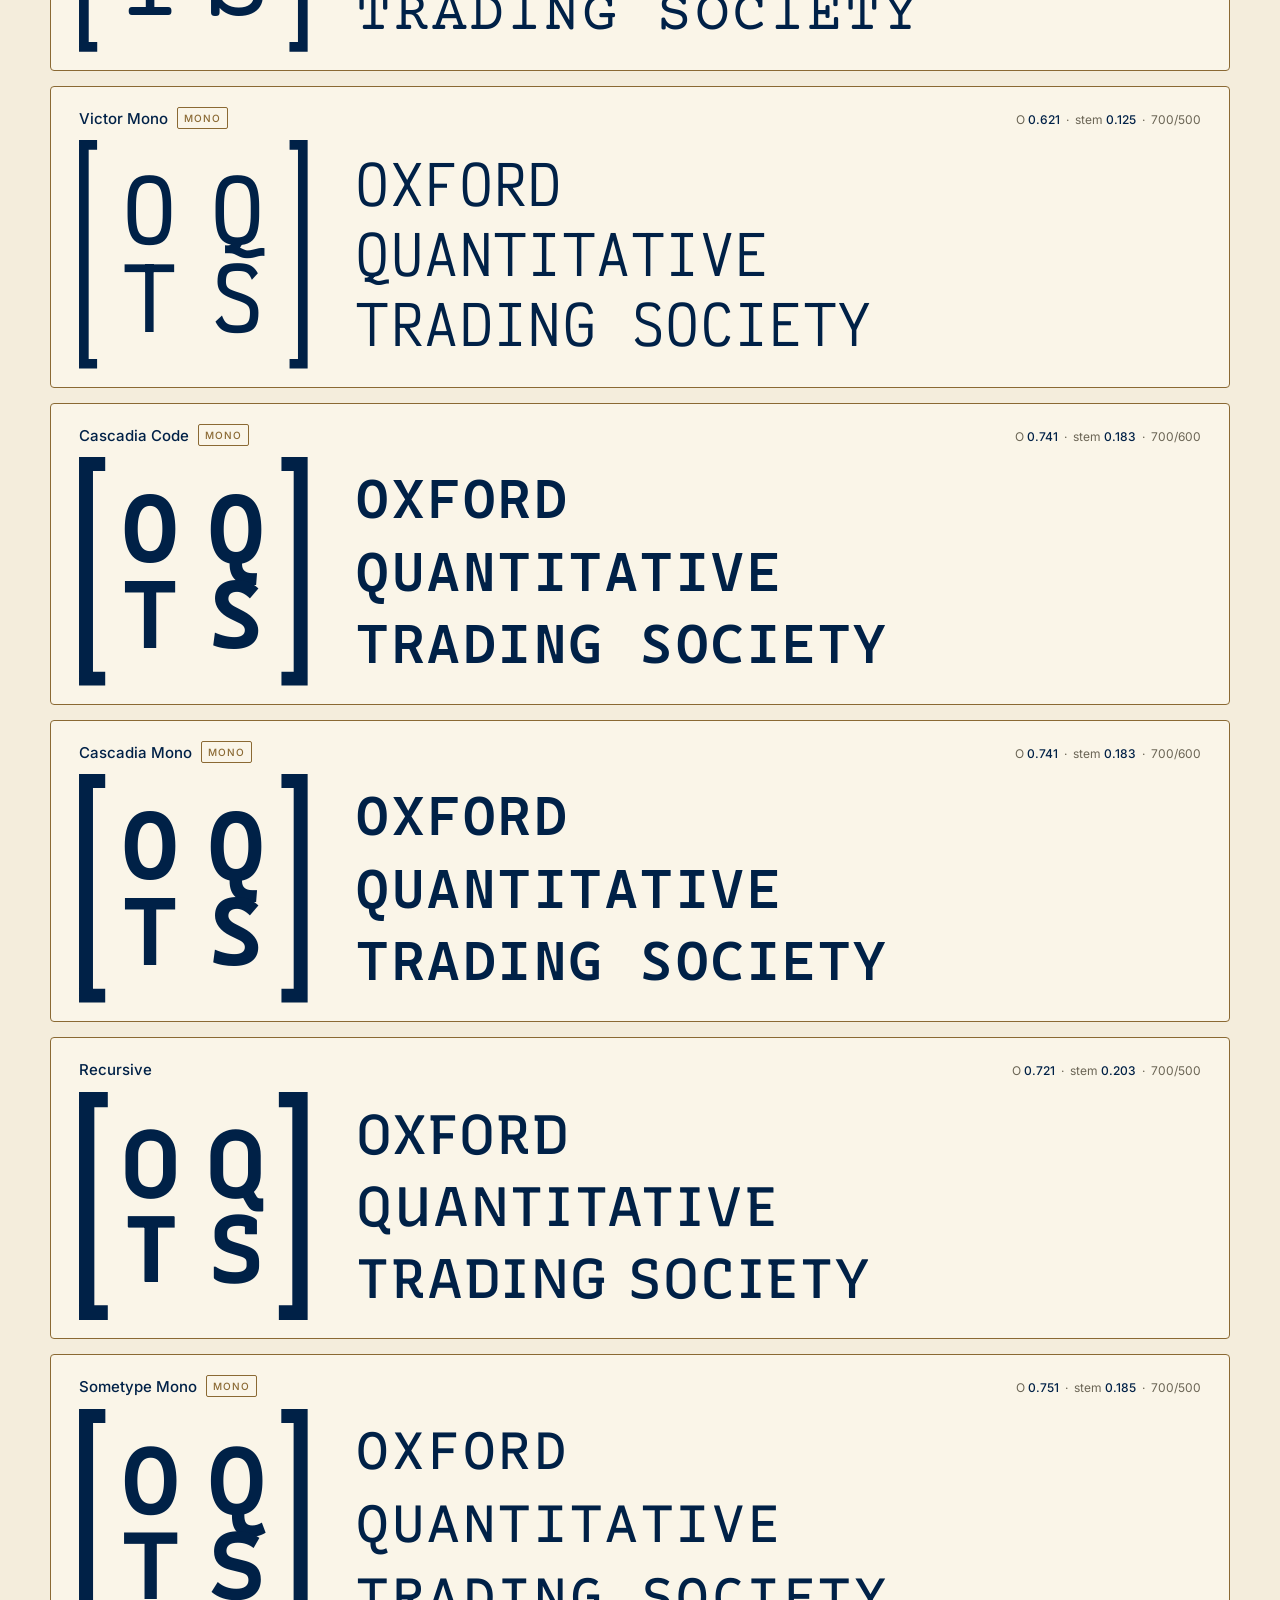
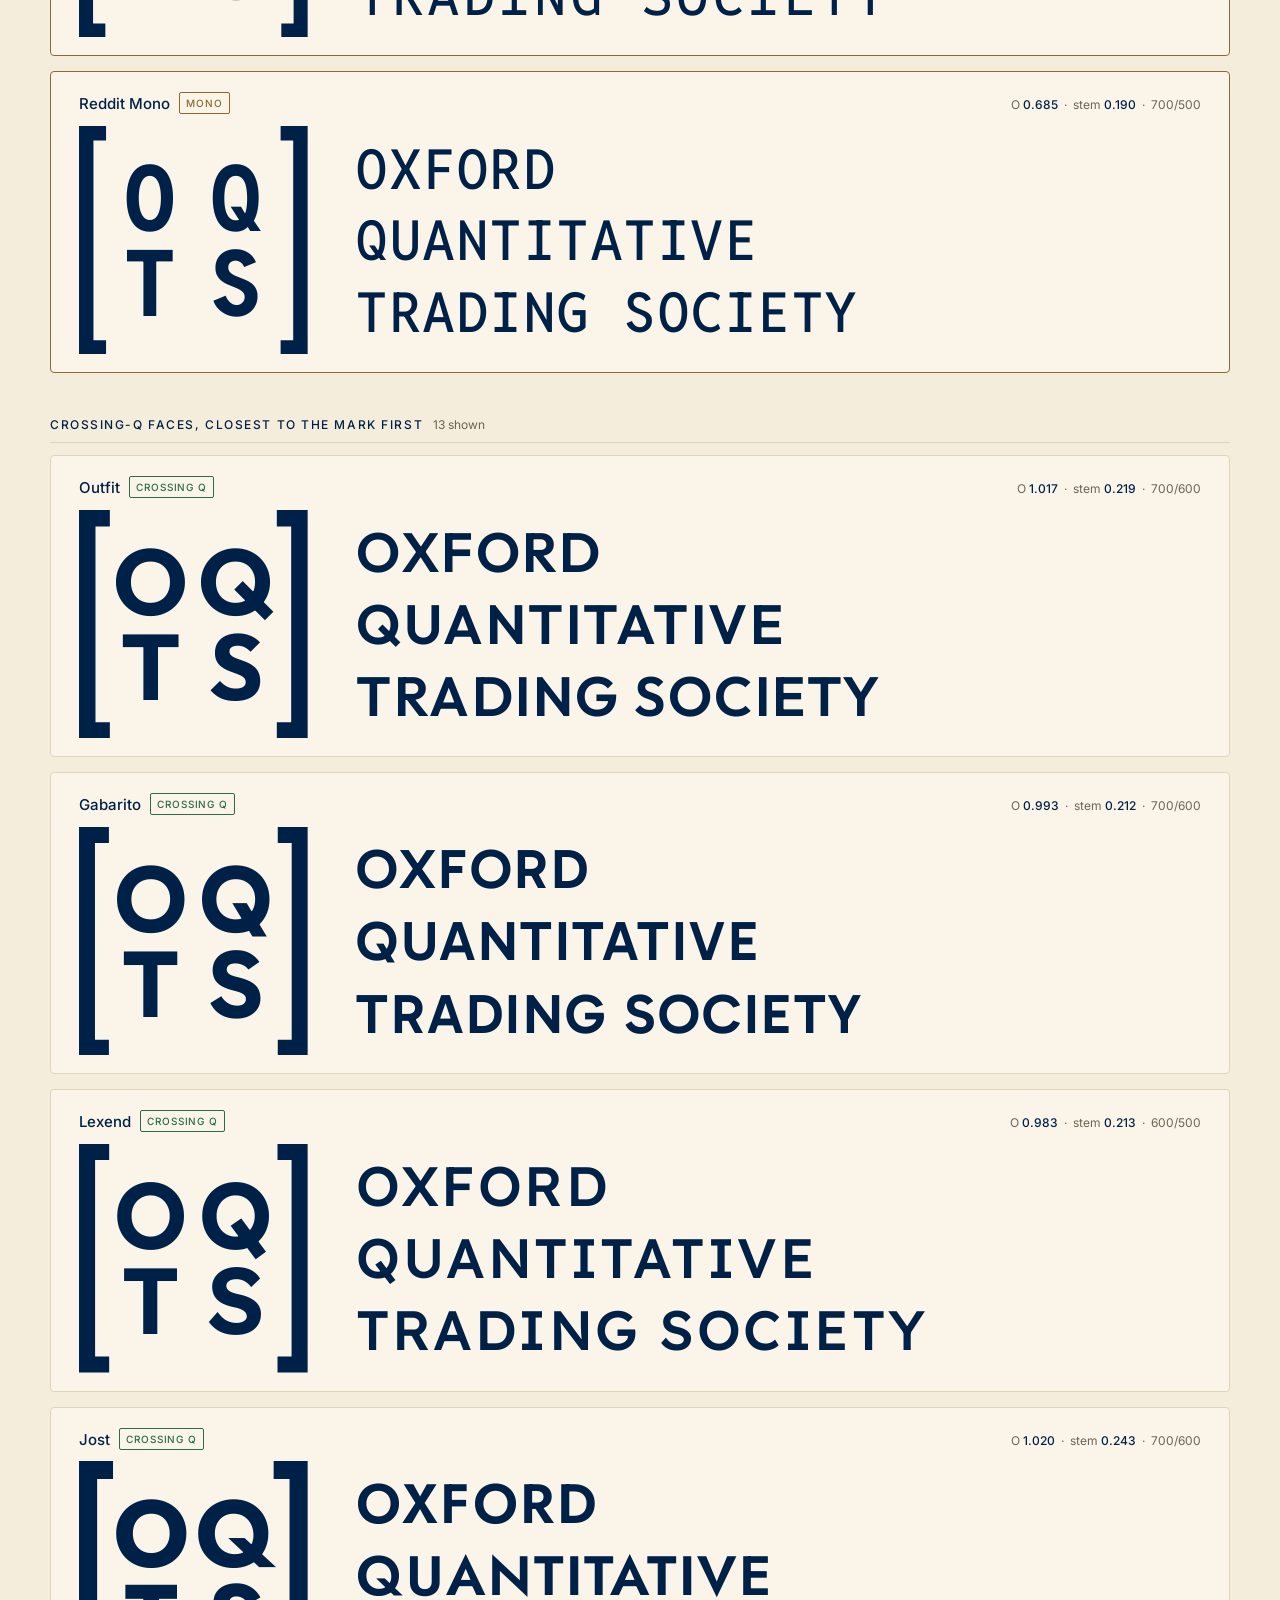
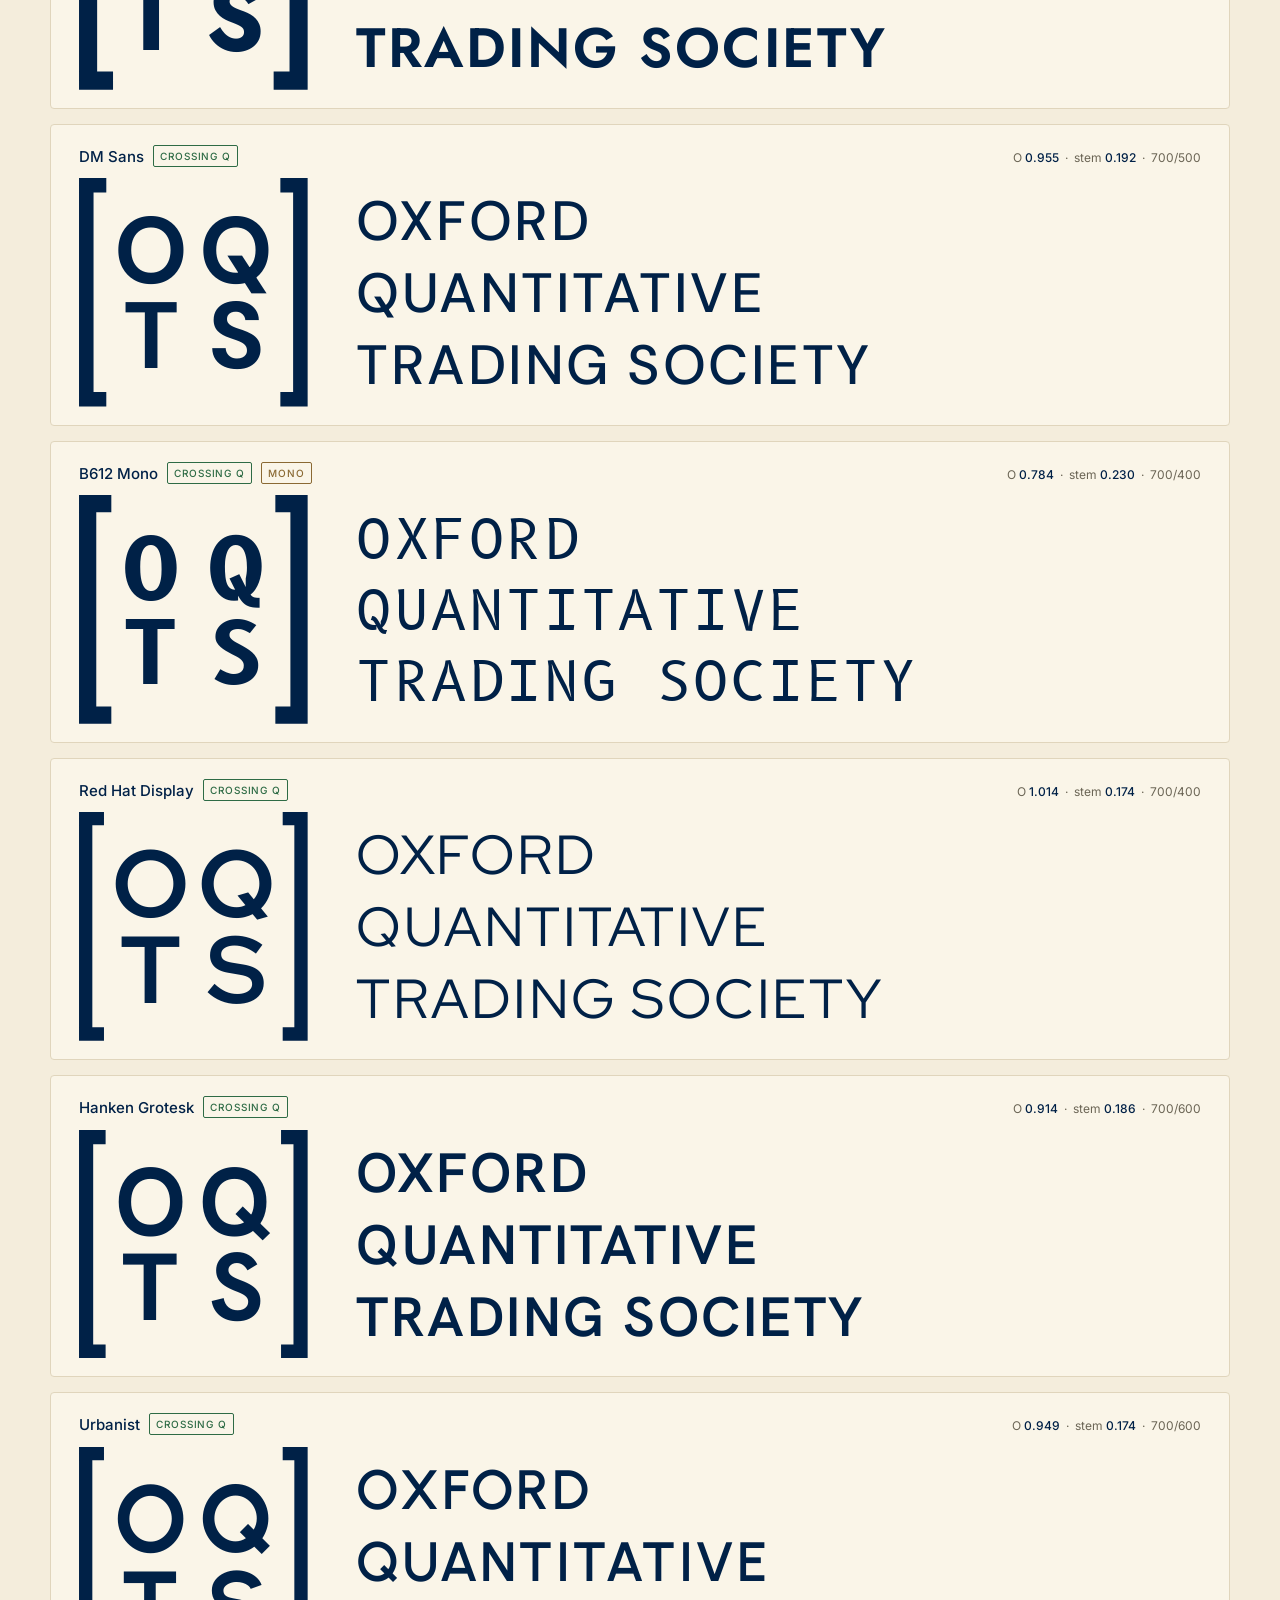
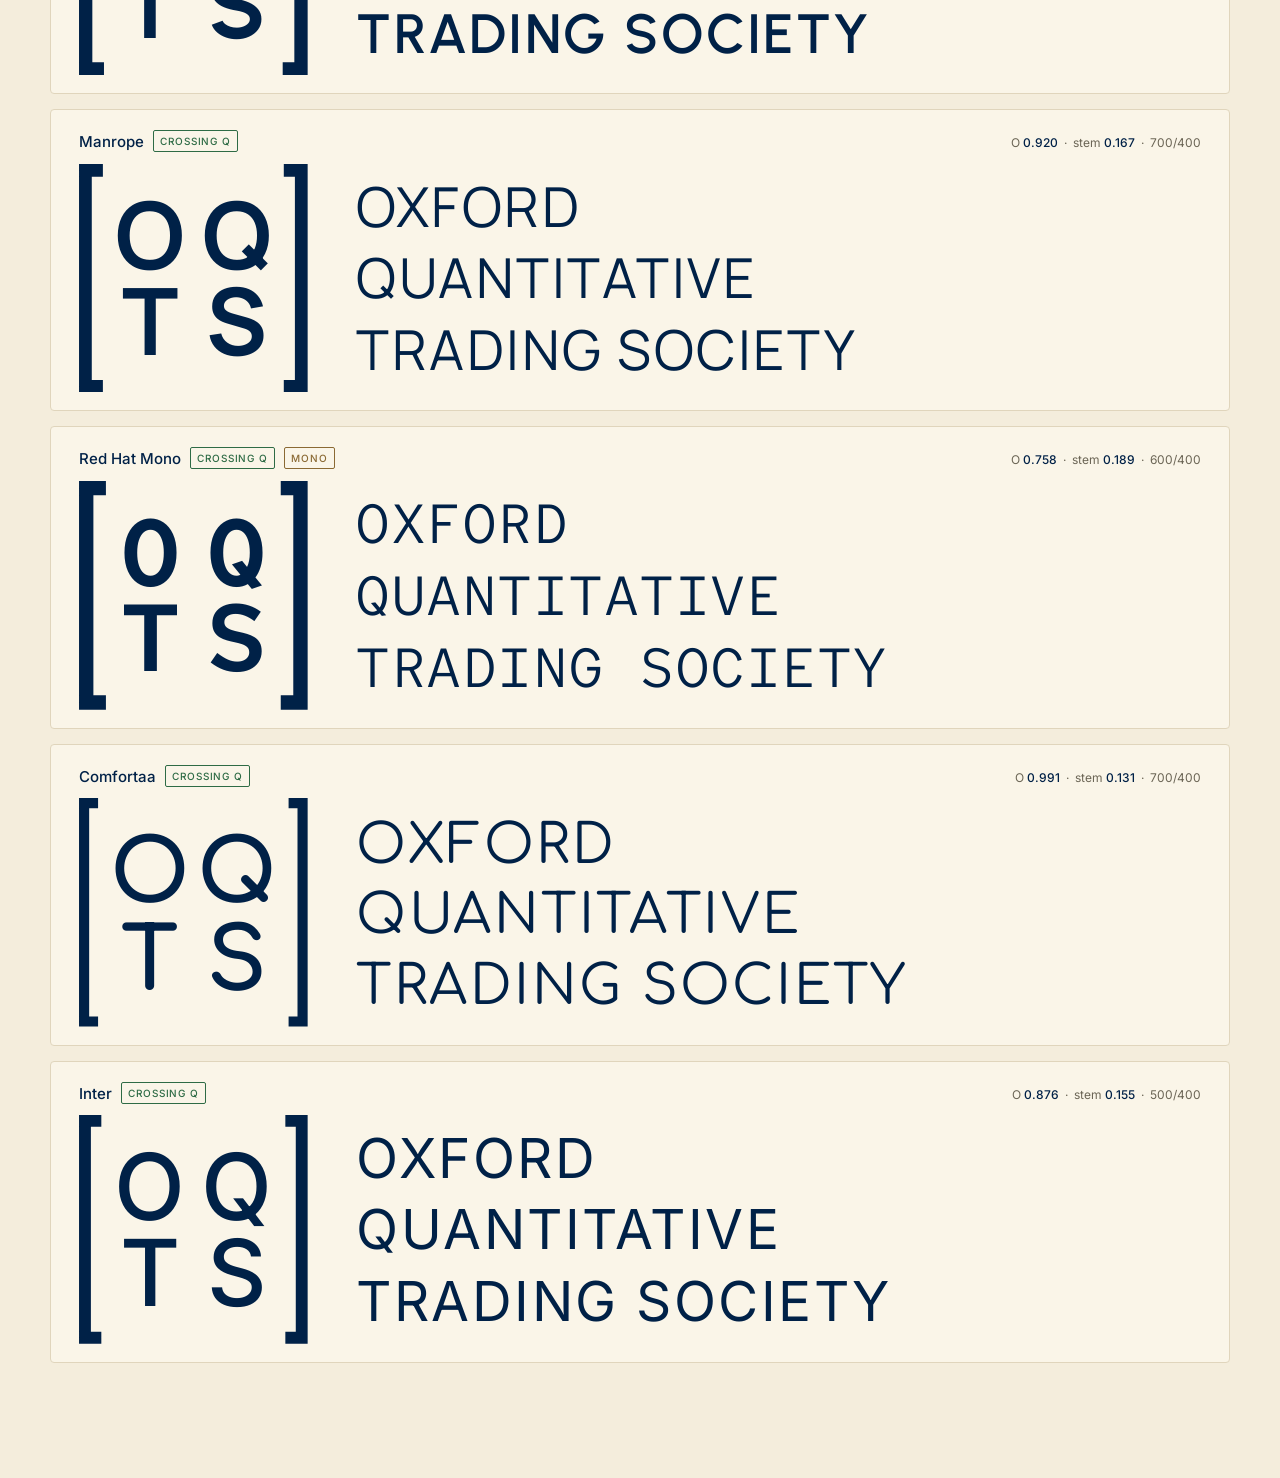
==== commit 21d69f84: "Add slate-rev token; align bronze and camel-rev hexes across css, docs, demo and lab Co-Authored-By:" ====
--- a/lab/index.html
+++ b/lab/index.html
@@ -24,14 +24,14 @@
   .row{background:#faf5e8;border:1px solid var(--chalk);border-radius:4px;
        padding:22px 28px 18px;margin:0 0 15px}
   .row.ref{background:#f1e7d0;border-color:#cdbe9c}
-  .row.req{border-color:#8a6d3b}
+  .row.req{border-color:#8a6933}
   .hd{display:flex;justify-content:space-between;align-items:baseline;gap:16px;
       margin-bottom:12px;flex-wrap:wrap}
   .nm{font:500 15px/1.3 'Inter',sans-serif;color:var(--navy)}
   .nm .flag{font:500 10px/1 'Inter',sans-serif;letter-spacing:.09em;text-transform:uppercase;
             border:1px solid var(--navy);border-radius:2px;padding:4px 6px;margin-left:9px;vertical-align:2px}
   .nm .flag.q{border-color:#2e6b45;color:#2e6b45}
-  .nm .flag.m{border-color:#8a6d3b;color:#8a6d3b}
+  .nm .flag.m{border-color:#8a6933;color:#8a6933}
   .mx{font:400 12px/1.3 'Inter',sans-serif;color:var(--mute);white-space:nowrap}
   .mx b{color:var(--navy);font-weight:500}
   svg.lock{display:block;width:100%;height:auto}
